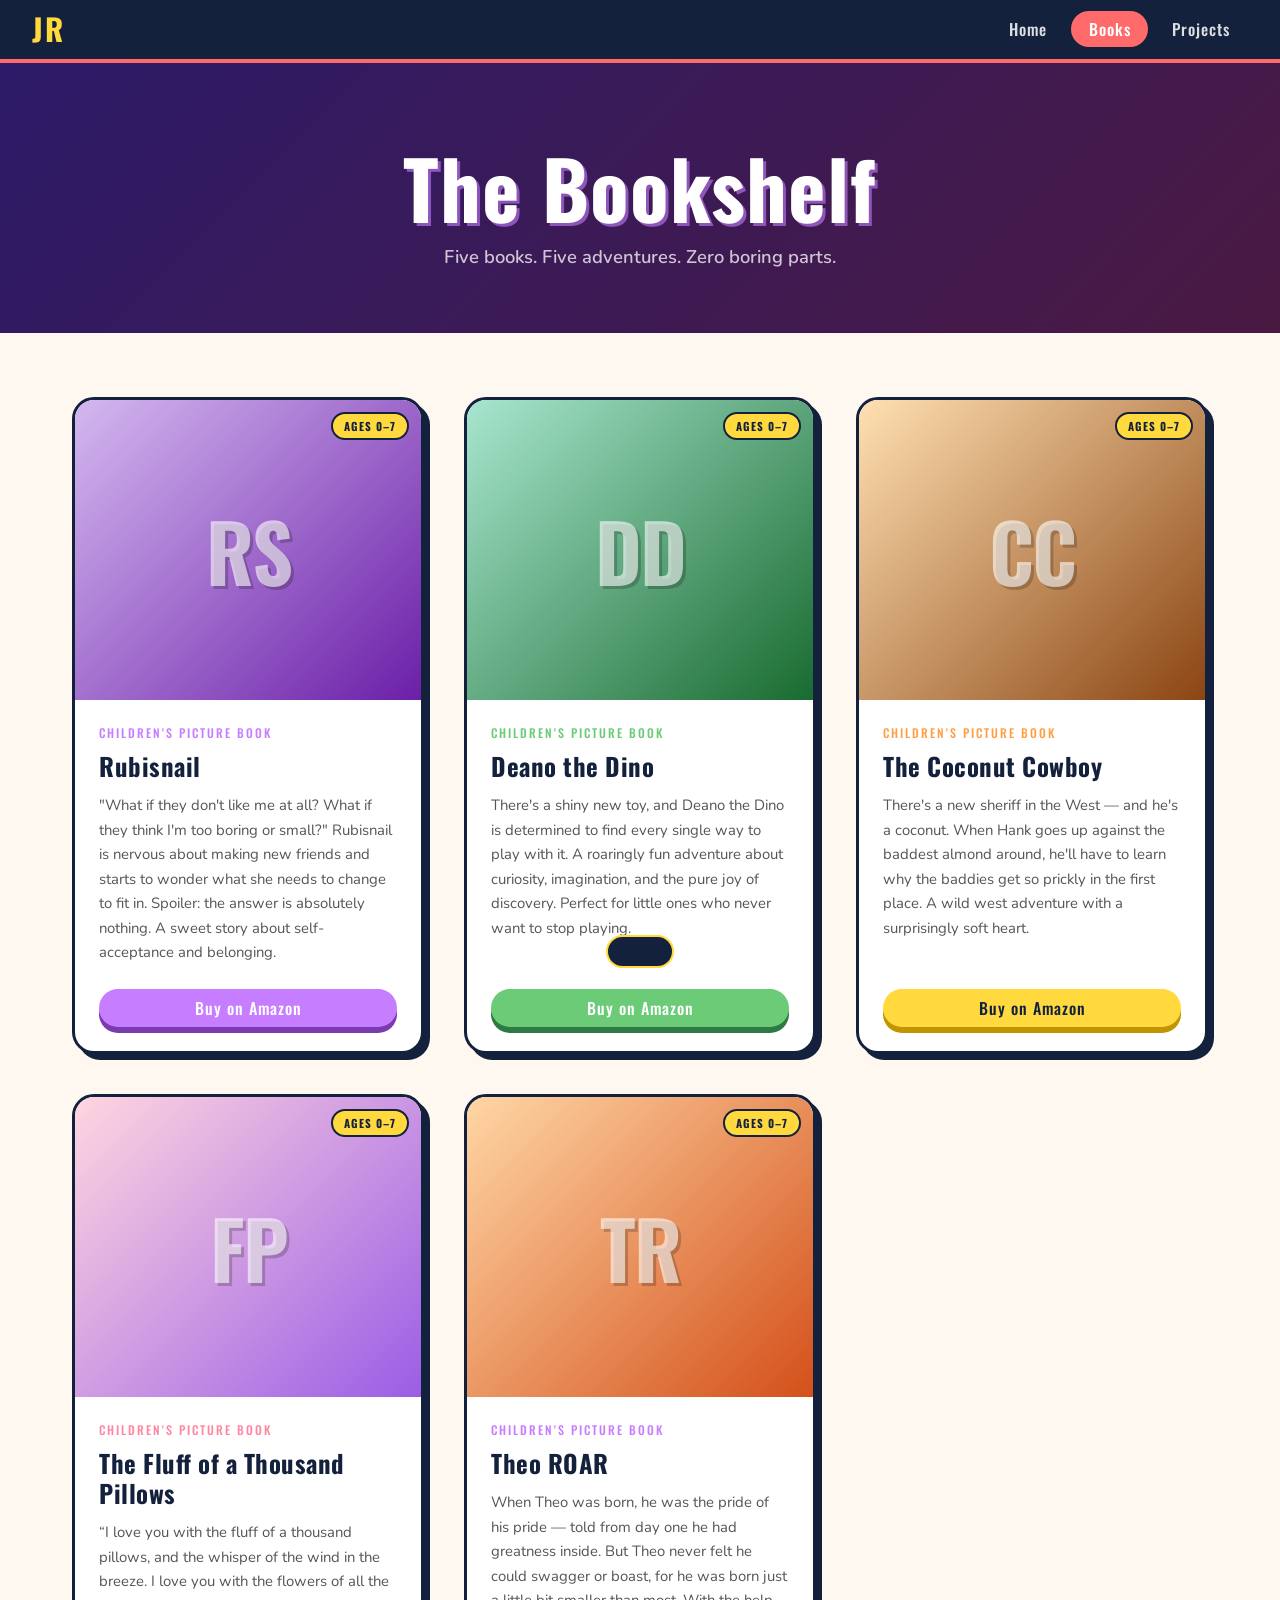
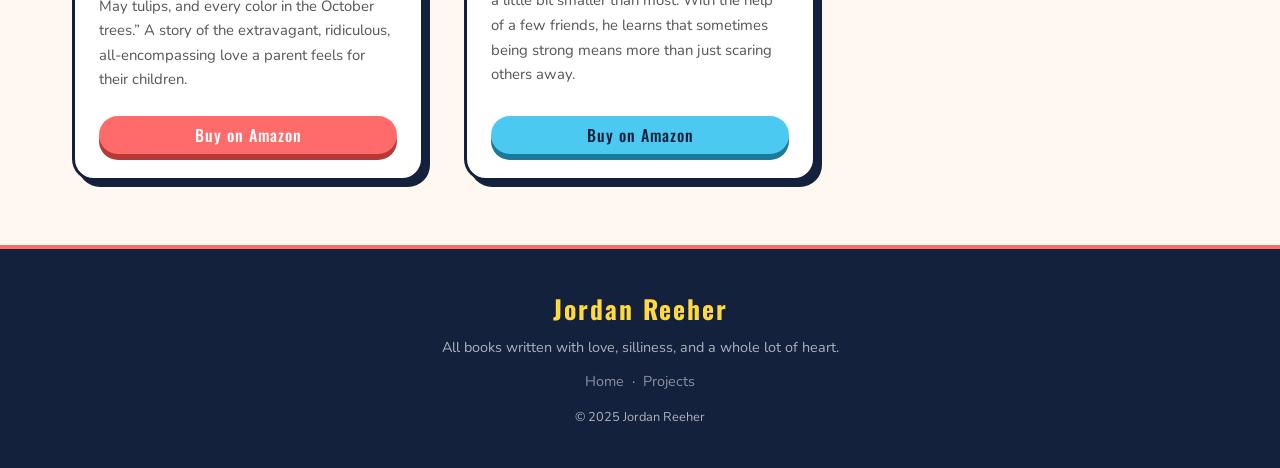
==== books.html @ 35a4da45 "Initial commit — Jordan Reeher personal website Books, Projects, platformer easter eggs, and Screen " ====
<!DOCTYPE html>
<html lang="en">
<head>
  <meta charset="UTF-8">
  <meta name="viewport" content="width=device-width, initial-scale=1.0">
  <title>Books — Jordan Reeher</title>
  <meta name="description" content="Children's picture books by Jordan Reeher — Rubisnail, Deano the Dino, The Coconut Cowboy, and The Fluff of a Thousand Pillows.">
  <link rel="stylesheet" href="style.css">
  <link rel="icon" href="data:image/svg+xml,<svg xmlns='http://www.w3.org/2000/svg' viewBox='0 0 100 100'><rect width='100' height='100' rx='20' fill='%232D1B69'/><text y='.85em' font-size='55' font-family='sans-serif' font-weight='bold' fill='%23C77DFF' x='8'>JR</text></svg>">
</head>
<body>

  <!-- ===== NAVIGATION ===== -->
  <nav>
    <a href="index.html" class="nav-logo" id="nav-logo">JR</a>
    <div class="hamburger" id="hamburger">
      <span></span><span></span><span></span>
    </div>
    <ul class="nav-links" id="nav-links">
      <li><a href="index.html">Home</a></li>
      <li><a href="books.html" class="active">Books</a></li>
      <li><a href="projects.html">Projects</a></li>
    </ul>
  </nav>

  <!-- ===== HERO ===== -->
  <div class="page-hero books-hero">
    <h1>The Bookshelf</h1>
    <p>Five books. Five adventures. Zero boring parts.</p>
  </div>

  <!-- ===== BOOKS GRID ===== -->
  <div class="books-grid">

    <!-- ── Book 1: Rubisnail ── -->
    <div class="book-card fade-up">
      <div class="book-cover-wrap">
        <img
          src="https://m.media-amazon.com/images/P/B0CSY7XQ33.01.LZZZZZZZ.jpg"
          alt="Rubisnail book cover"
          onerror="this.style.display='none'; document.getElementById('cover-rubisnail').style.display='flex';"
        >
        <div class="book-placeholder" id="cover-rubisnail"
          style="background: linear-gradient(135deg, #d4b8f0 0%, #6B1FA8 100%); display:none;">
          <span>RS</span>
        </div>
        <span class="book-badge">Ages 0&ndash;7</span>
      </div>
      <div class="book-body">
        <div class="book-genre">Children's Picture Book</div>
        <h2 class="book-title">Rubisnail</h2>
        <p class="book-desc">
          "What if they don't like me at all? What if they think I'm too boring or small?"
          Rubisnail is nervous about making new friends and starts to wonder what she needs to
          change to fit in. Spoiler: the answer is absolutely nothing.
          A sweet story about self-acceptance and belonging.
        </p>
        <a href="https://www.amazon.com/Rubisnail-Jordan-Reeher/dp/B0CSY7XQ33"
           class="btn btn-purple" target="_blank" rel="noopener noreferrer">
          Buy on Amazon
        </a>
      </div>
    </div>

    <!-- ── Book 2: Deano the Dino ── -->
    <div class="book-card fade-up">
      <div class="book-cover-wrap">
        <img
          src="https://m.media-amazon.com/images/P/B0CXPT2NDZ.01.LZZZZZZZ.jpg"
          alt="Deano the Dino book cover"
          onerror="this.style.display='none'; document.getElementById('cover-deano').style.display='flex';"
        >
        <div class="book-placeholder" id="cover-deano"
          style="background: linear-gradient(135deg, #a8e6cf 0%, #196B30 100%); display:none;">
          <span>DD</span>
        </div>
        <span class="book-badge">Ages 0&ndash;7</span>
      </div>
      <div class="book-body">
        <div class="book-genre">Children's Picture Book</div>
        <h2 class="book-title">Deano the Dino</h2>
        <p class="book-desc">
          There's a shiny new toy, and Deano the Dino is determined to find every single
          way to play with it. A roaringly fun adventure about curiosity, imagination,
          and the pure joy of discovery. Perfect for little ones who never want to stop playing.
        </p>
        <a href="https://www.amazon.com/Deano-Dino-Jordan-Reeher/dp/B0CXPT2NDZ"
           class="btn btn-green" target="_blank" rel="noopener noreferrer">
          Buy on Amazon
        </a>
      </div>
    </div>

    <!-- ── Book 3: The Coconut Cowboy ── -->
    <div class="book-card fade-up">
      <div class="book-cover-wrap">
        <img
          src="https://m.media-amazon.com/images/P/B0DJ4LZHZL.01.LZZZZZZZ.jpg"
          alt="The Coconut Cowboy book cover"
          onerror="this.style.display='none'; document.getElementById('cover-cowboy').style.display='flex';"
        >
        <div class="book-placeholder" id="cover-cowboy"
          style="background: linear-gradient(135deg, #ffe0b2 0%, #8B4513 100%); display:none;">
          <span>CC</span>
        </div>
        <span class="book-badge">Ages 0&ndash;7</span>
      </div>
      <div class="book-body">
        <div class="book-genre">Children's Picture Book</div>
        <h2 class="book-title">The Coconut Cowboy</h2>
        <p class="book-desc">
          There's a new sheriff in the West &mdash; and he's a coconut.
          When Hank goes up against the baddest almond around, he'll have to learn why
          the baddies get so prickly in the first place.
          A wild west adventure with a surprisingly soft heart.
        </p>
        <a href="https://www.amazon.com/Coconut-Cowboy-Jordan-Reeher/dp/B0DJ4LZHZL"
           class="btn btn-yellow" target="_blank" rel="noopener noreferrer">
          Buy on Amazon
        </a>
      </div>
    </div>

    <!-- ── Book 4: The Fluff of a Thousand Pillows ── -->
    <div class="book-card fade-up">
      <div class="book-cover-wrap">
        <img
          src="https://m.media-amazon.com/images/P/B0F1DJP9XT.01.LZZZZZZZ.jpg"
          alt="The Fluff of a Thousand Pillows book cover"
          onerror="this.style.display='none'; document.getElementById('cover-fluff').style.display='flex';"
        >
        <div class="book-placeholder" id="cover-fluff"
          style="background: linear-gradient(135deg, #ffd6e0 0%, #9B5DE5 100%); display:flex;">
          <span>FP</span>
        </div>
        <span class="book-badge">Ages 0&ndash;7</span>
      </div>
      <div class="book-body">
        <div class="book-genre">Children's Picture Book</div>
        <h2 class="book-title">The Fluff of a Thousand Pillows</h2>
        <p class="book-desc">
          &ldquo;I love you with the fluff of a thousand pillows, and the whisper of the wind in the breeze.
          I love you with the flowers of all the May tulips, and every color in the October trees.&rdquo;
          A story of the extravagant, ridiculous, all-encompassing love a parent feels for their children.
        </p>
        <a href="https://www.amazon.com/Fluff-Thousand-Pillows-Jordan-Reeher/dp/B0F1DJP9XT"
           class="btn btn-coral" target="_blank" rel="noopener noreferrer">
          Buy on Amazon
        </a>
      </div>
    </div>

    <!-- ── Book 5: Theo ROAR ── -->
    <div class="book-card fade-up">
      <div class="book-cover-wrap">
        <img
          src="https://m.media-amazon.com/images/P/B0FY618DHN.01.LZZZZZZZ.jpg"
          alt="Theo ROAR book cover"
          onerror="this.style.display='none'; document.getElementById('cover-theo').style.display='flex';"
        >
        <div class="book-placeholder" id="cover-theo"
          style="background: linear-gradient(135deg, #ffd6a5 0%, #d4501a 100%); display:none;">
          <span>TR</span>
        </div>
        <span class="book-badge">Ages 0&ndash;7</span>
      </div>
      <div class="book-body">
        <div class="book-genre">Children's Picture Book</div>
        <h2 class="book-title">Theo ROAR</h2>
        <p class="book-desc">
          When Theo was born, he was the pride of his pride &mdash; told from day one he had
          greatness inside. But Theo never felt he could swagger or boast, for he was born
          just a little bit smaller than most. With the help of a few friends, he learns that
          sometimes being strong means more than just scaring others away.
        </p>
        <a href="https://www.amazon.com/Theo-ROAR-Jordan-Reeher/dp/B0FY618DHN"
           class="btn btn-blue" target="_blank" rel="noopener noreferrer">
          Buy on Amazon
        </a>
      </div>
    </div>

  </div><!-- /books-grid -->

  <!-- ===== HIDDEN SNAIL EASTER EGG (CSS-drawn, peeks in from right edge) ===== -->
  <div class="hidden-snail" id="hiddenSnail"></div>

  <!-- ===== FOOTER ===== -->
  <footer>
    <div class="footer-logo">Jordan Reeher</div>
    <p>All books written with love, silliness, and a whole lot of heart.</p>
    <p style="margin-top: 0.6rem;">
      <a href="index.html">Home</a> &nbsp;&middot;&nbsp;
      <a href="projects.html">Projects</a>
    </p>
    <p style="margin-top: 0.8rem; font-size: 0.8rem;">&copy; 2025 Jordan Reeher</p>
  </footer>

  <!-- ===== EASTER EGG OVERLAY ===== -->
  <div id="easter-overlay">
    <div class="easter-modal">
      <h2 id="easter-title">PSST!</h2>
      <p id="easter-msg">Rubisnail has a message for you.</p>
      <button class="close-btn" onclick="closeEaster()">Awesome!</button>
    </div>
  </div>

  <div class="toast" id="toast"></div>

  <script src="script.js"></script>
</body>
</html>
---- style.css ----
@import url('https://fonts.googleapis.com/css2?family=Oswald:wght@400;500;700&family=Nunito:wght@400;600;700;800;900&display=swap');

/* ===== RESET & BASE ===== */
*, *::before, *::after {
  box-sizing: border-box;
  margin: 0;
  padding: 0;
}

:root {
  --coral: #FF6B6B;
  --yellow: #FFD93D;
  --green: #6BCB77;
  --blue: #4CC9F0;
  --purple: #C77DFF;
  --navy: #14213D;
  --dark-navy: #0D1B2A;
  --cream: #FFF8F0;
  --pink: #FF85A1;
  --orange: #FF9F43;
}

html { scroll-behavior: smooth; }

body {
  font-family: 'Nunito', sans-serif;
  background-color: var(--cream);
  color: var(--navy);
  overflow-x: hidden;
  cursor: auto;
}

/* ===== NAVIGATION ===== */
nav {
  background: var(--navy);
  padding: 0.9rem 2rem;
  display: flex;
  align-items: center;
  justify-content: space-between;
  position: sticky;
  top: 0;
  z-index: 1000;
  border-bottom: 4px solid var(--coral);
}

.nav-logo {
  font-family: 'Oswald', sans-serif;
  font-weight: 700;
  font-size: 1.9rem;
  color: var(--yellow);
  text-decoration: none;
  display: inline-block;
  transition: transform 0.25s;
  user-select: none;
  line-height: 1;
  letter-spacing: 2px;
}
.nav-logo:hover { transform: scale(1.1) rotate(-4deg); }

.nav-logo.dizzy { animation: spin-dizzy 0.6s ease-in-out; }
@keyframes spin-dizzy {
  0%   { transform: rotate(0deg) scale(1); }
  25%  { transform: rotate(25deg) scale(1.25); }
  50%  { transform: rotate(-20deg) scale(0.8); }
  75%  { transform: rotate(12deg) scale(1.1); }
  100% { transform: rotate(0deg) scale(1); }
}

.nav-links {
  display: flex;
  gap: 0.4rem;
  list-style: none;
  align-items: center;
}

.nav-links a {
  color: rgba(255,255,255,0.85);
  text-decoration: none;
  font-family: 'Oswald', sans-serif;
  font-weight: 500;
  font-size: 1rem;
  letter-spacing: 1px;
  padding: 0.4rem 1.1rem;
  border-radius: 50px;
  transition: all 0.2s;
}
.nav-links a:hover,
.nav-links a.active {
  background: var(--coral);
  color: white;
  transform: translateY(-2px);
}

.hamburger {
  display: none;
  flex-direction: column;
  gap: 5px;
  cursor: pointer;
  padding: 4px;
}
.hamburger span {
  display: block;
  width: 26px;
  height: 3px;
  background: white;
  border-radius: 3px;
  transition: all 0.3s;
}

/* ===== SITE HERO (homepage header) ===== */
.site-hero {
  background: var(--dark-navy);
  width: 100%;
  min-height: min(420px, 52vh);
  display: flex;
  align-items: center;
  justify-content: center;
  text-align: center;
  padding: 4rem 2rem;
  position: relative;
  overflow: hidden;
}

.site-hero::before,
.site-hero::after {
  content: '';
  position: absolute;
  border-radius: 50%;
  pointer-events: none;
}

.site-hero::before {
  width: 520px;
  height: 520px;
  top: -220px;
  left: -160px;
  background: radial-gradient(circle, rgba(199,125,255,0.13) 0%, transparent 65%);
}

.site-hero::after {
  width: 420px;
  height: 420px;
  bottom: -190px;
  right: -130px;
  background: radial-gradient(circle, rgba(76,201,240,0.11) 0%, transparent 65%);
}

.site-hero-inner {
  position: relative;
  z-index: 1;
}

.site-hero-title {
  font-family: 'Oswald', sans-serif;
  font-weight: 700;
  line-height: 1.05;
  margin: 0;
}

.site-hero-title .hero-line-1 {
  display: block;
  font-size: clamp(3.5rem, 11vw, 8rem);
  color: var(--yellow);
  letter-spacing: -1px;
  text-shadow: 0 0 60px rgba(255,217,61,0.22);
}

.site-hero-title .hero-line-2 {
  display: block;
  font-size: clamp(1.8rem, 5.5vw, 4rem);
  color: rgba(255,255,255,0.88);
  letter-spacing: 6px;
  text-transform: uppercase;
  margin-top: 0.15em;
}

.site-hero-rule {
  width: 100px;
  height: 4px;
  background: linear-gradient(90deg, var(--coral), var(--yellow), var(--green), var(--blue), var(--purple));
  border-radius: 4px;
  margin: 1.8rem auto 0;
}

/* ===== HERO TEXT (below platformer) ===== */
.hero-text {
  background: var(--navy);
  text-align: center;
  padding: 3rem 2rem 4.5rem;
  color: white;
}

.hero-text h1 {
  font-family: 'Oswald', sans-serif;
  font-weight: 700;
  font-size: clamp(2.4rem, 6vw, 5rem);
  color: white;
  line-height: 1.1;
  margin-bottom: 1rem;
}

.hero-text h1 .highlight {
  color: var(--yellow);
  display: inline-block;
  animation: glow-pulse 2.5s ease-in-out infinite;
}
@keyframes glow-pulse {
  0%, 100% { text-shadow: 0 0 20px rgba(255,217,61,0.3); }
  50%       { text-shadow: 0 0 50px rgba(255,217,61,0.8), 0 0 90px rgba(255,217,61,0.25); }
}

.hero-text p {
  font-size: clamp(1rem, 2.2vw, 1.25rem);
  color: rgba(255,255,255,0.68);
  max-width: 540px;
  margin: 0 auto 2.5rem;
  line-height: 1.75;
  font-weight: 600;
}

.hero-cta {
  display: flex;
  gap: 1rem;
  flex-wrap: wrap;
  justify-content: center;
}

/* ===== BUTTONS ===== */
.btn {
  display: inline-block;
  padding: 0.85rem 2.1rem;
  border-radius: 50px;
  font-family: 'Oswald', sans-serif;
  font-weight: 500;
  font-size: 1.1rem;
  letter-spacing: 1px;
  text-decoration: none;
  cursor: pointer;
  border: none;
  transition: all 0.15s;
  position: relative;
  top: 0;
  line-height: 1;
}
.btn:hover  { top: -3px; filter: brightness(1.08); }
.btn:active { top: 3px; }

.btn-coral  { background: var(--coral);  color: white;        box-shadow: 0 6px 0 #b83838; }
.btn-yellow { background: var(--yellow); color: var(--navy);  box-shadow: 0 6px 0 #c09500; }
.btn-green  { background: var(--green);  color: white;        box-shadow: 0 6px 0 #2e7a45; }
.btn-blue   { background: var(--blue);   color: var(--navy);  box-shadow: 0 6px 0 #1a7a9a; }
.btn-purple { background: var(--purple); color: white;        box-shadow: 0 6px 0 #7a3ab0; }
.btn-ghost  { background: transparent; color: white; border: 2px solid rgba(255,255,255,0.5); box-shadow: none; }
.btn-ghost:hover { background: rgba(255,255,255,0.1); }

.btn-coral:hover  { box-shadow: 0 9px 0 #b83838; }
.btn-yellow:hover { box-shadow: 0 9px 0 #c09500; }
.btn-green:hover  { box-shadow: 0 9px 0 #2e7a45; }
.btn-blue:hover   { box-shadow: 0 9px 0 #1a7a9a; }
.btn-purple:hover { box-shadow: 0 9px 0 #7a3ab0; }

.btn-coral:active  { box-shadow: 0 2px 0 #b83838; }
.btn-yellow:active { box-shadow: 0 2px 0 #c09500; }
.btn-green:active  { box-shadow: 0 2px 0 #2e7a45; }
.btn-blue:active   { box-shadow: 0 2px 0 #1a7a9a; }

/* ===== LAYOUT HELPERS ===== */
.container {
  max-width: 1200px;
  margin: 0 auto;
}

section { padding: 5rem 2rem; }

.section-title {
  font-family: 'Oswald', sans-serif;
  font-weight: 700;
  font-size: clamp(2rem, 5vw, 3.2rem);
  text-align: center;
  margin-bottom: 0.5rem;
  line-height: 1.2;
  letter-spacing: 1px;
}
.section-subtitle {
  text-align: center;
  font-size: 1.05rem;
  color: #666;
  font-weight: 600;
  margin-bottom: 3rem;
}

/* ===== FEATURED CARDS (Home) ===== */
.featured-grid {
  display: grid;
  grid-template-columns: repeat(auto-fit, minmax(280px, 1fr));
  gap: 2rem;
  max-width: 860px;
  margin: 0 auto;
}

.featured-card {
  background: white;
  border-radius: 24px;
  padding: 2.5rem 2rem;
  text-align: center;
  border: 3px solid var(--navy);
  box-shadow: 7px 7px 0 var(--navy);
  transition: all 0.2s;
  text-decoration: none;
  color: inherit;
  display: block;
}
.featured-card:hover {
  transform: translate(-4px, -4px);
  box-shadow: 11px 11px 0 var(--navy);
}
.featured-card-icon {
  width: 64px;
  height: 64px;
  margin: 0 auto 1.2rem;
  border-radius: 16px;
  display: flex;
  align-items: center;
  justify-content: center;
}
.featured-card h3 {
  font-family: 'Oswald', sans-serif;
  font-weight: 700;
  font-size: 1.8rem;
  margin-bottom: 0.8rem;
  letter-spacing: 0.5px;
}
.featured-card p {
  font-size: 1rem;
  color: #666;
  line-height: 1.65;
}
.featured-card.books {
  border-color: var(--purple);
  box-shadow: 7px 7px 0 var(--purple);
}
.featured-card.books:hover { box-shadow: 11px 11px 0 var(--purple); }
.featured-card.books .featured-card-icon { background: #f0e0ff; }

.featured-card.games {
  border-color: var(--green);
  box-shadow: 7px 7px 0 var(--green);
}
.featured-card.games:hover { box-shadow: 11px 11px 0 var(--green); }
.featured-card.games .featured-card-icon { background: #e0f8e8; }

/* ===== QUOTE SECTION ===== */
.fun-section {
  background: var(--navy);
  color: white;
  text-align: center;
}
.fun-section .section-title { color: var(--yellow); }

.quote-display {
  font-family: 'Oswald', sans-serif;
  font-weight: 400;
  font-size: clamp(1.3rem, 3vw, 1.9rem);
  color: white;
  max-width: 680px;
  margin: 0 auto 2.5rem;
  line-height: 1.5;
  min-height: 3em;
  display: flex;
  align-items: center;
  justify-content: center;
  transition: opacity 0.35s;
}

/* ===== PAGE HEROES ===== */
.page-hero {
  padding: 5rem 2rem 4rem;
  text-align: center;
  color: white;
  position: relative;
  overflow: hidden;
}
.page-hero h1 {
  font-family: 'Oswald', sans-serif;
  font-weight: 700;
  font-size: clamp(2.8rem, 7vw, 5rem);
  color: white;
  position: relative;
  z-index: 1;
  line-height: 1.1;
  letter-spacing: 1px;
}
.page-hero p {
  font-size: 1.15rem;
  color: rgba(255,255,255,0.75);
  margin-top: 0.8rem;
  position: relative;
  z-index: 1;
  font-weight: 600;
}

.books-hero {
  background: linear-gradient(135deg, #2D1B69 0%, #4A1942 100%);
}
.books-hero h1 { text-shadow: 3px 3px 0 rgba(199,125,255,0.6); }

.projects-hero {
  background: linear-gradient(135deg, #0D3B00 0%, #1C5C00 60%, #0D3B00 100%);
}
.projects-hero h1 { text-shadow: 3px 3px 0 rgba(107,203,119,0.6); }

/* ===== BOOKS GRID ===== */
.books-grid {
  display: grid;
  grid-template-columns: repeat(auto-fill, minmax(270px, 1fr));
  gap: 2.5rem;
  max-width: 1200px;
  margin: 0 auto;
  padding: 4rem 2rem;
}

/* ===== BOOK CARD ===== */
.book-card {
  background: white;
  border-radius: 22px;
  overflow: hidden;
  border: 3px solid var(--navy);
  box-shadow: 6px 6px 0 var(--navy);
  transition: transform 0.25s, box-shadow 0.25s, border-color 0.25s;
  display: flex;
  flex-direction: column;
}
.book-card:nth-child(1) { --card-accent: #C77DFF; }
.book-card:nth-child(2) { --card-accent: #6BCB77; }
.book-card:nth-child(3) { --card-accent: #FF9F43; }
.book-card:nth-child(4) { --card-accent: #FF85A1; }

.book-card:hover {
  transform: translate(-4px, -5px) rotate(-0.8deg);
  box-shadow: 10px 11px 0 var(--card-accent);
  border-color: var(--card-accent);
}

.book-cover-wrap {
  position: relative;
  height: 300px;
  overflow: hidden;
  background: #eee;
  flex-shrink: 0;
}
.book-cover-wrap img {
  width: 100%;
  height: 100%;
  object-fit: cover;
  transition: transform 0.4s;
  display: block;
}
.book-card:hover .book-cover-wrap img { transform: scale(1.06); }

.book-placeholder {
  width: 100%;
  height: 100%;
  display: flex;
  align-items: center;
  justify-content: center;
  transition: transform 0.4s;
}
/* Pixel-art style letter covers */
.book-placeholder span {
  font-family: 'Oswald', sans-serif;
  font-weight: 700;
  font-size: 5rem;
  color: rgba(255,255,255,0.6);
  letter-spacing: -2px;
  text-shadow: 3px 3px 0 rgba(0,0,0,0.2);
}
.book-card:hover .book-placeholder { transform: scale(1.05); }

.book-badge {
  position: absolute;
  top: 12px;
  right: 12px;
  background: var(--yellow);
  color: var(--navy);
  font-family: 'Oswald', sans-serif;
  font-weight: 700;
  font-size: 0.7rem;
  padding: 4px 11px;
  border-radius: 20px;
  border: 2px solid var(--navy);
  text-transform: uppercase;
  letter-spacing: 1px;
}

.book-body {
  padding: 1.5rem;
  display: flex;
  flex-direction: column;
  flex: 1;
}
.book-genre {
  font-family: 'Oswald', sans-serif;
  font-size: 0.75rem;
  color: var(--card-accent, var(--purple));
  font-weight: 500;
  text-transform: uppercase;
  letter-spacing: 2px;
  margin-bottom: 0.6rem;
}
.book-title {
  font-family: 'Oswald', sans-serif;
  font-weight: 700;
  font-size: 1.55rem;
  color: var(--navy);
  margin-bottom: 0.8rem;
  line-height: 1.2;
  letter-spacing: 0.5px;
}
.book-desc {
  font-size: 0.93rem;
  color: #555;
  line-height: 1.65;
  flex: 1;
  margin-bottom: 1.5rem;
}
.book-card .btn {
  font-size: 1rem;
  padding: 0.7rem 1.5rem;
  text-align: center;
  display: block;
}

/* ===== HIDDEN SNAIL (CSS-drawn, no emoji) ===== */
.hidden-snail {
  position: fixed;
  bottom: 28px;
  right: -50px;
  width: 38px;
  height: 22px;
  border-radius: 11px;
  background: #9B5DE5;
  cursor: pointer;
  z-index: 500;
  animation: snail-peek 10s ease-in-out infinite;
  transition: transform 0.2s;
  box-shadow: inset -2px -2px 0 rgba(0,0,0,0.25);
}
/* shell */
.hidden-snail::before {
  content: '';
  position: absolute;
  top: -14px;
  right: 4px;
  width: 20px;
  height: 20px;
  background: #7B3FC5;
  border-radius: 50%;
  box-shadow: inset -3px -3px 0 rgba(0,0,0,0.2), inset 3px 3px 0 rgba(255,255,255,0.15);
}
/* eye */
.hidden-snail::after {
  content: '';
  position: absolute;
  top: 7px;
  left: 6px;
  width: 5px;
  height: 5px;
  background: white;
  border-radius: 50%;
}
.hidden-snail:hover { transform: scale(1.3); }
@keyframes snail-peek {
  0%, 65%  { right: -50px; }
  72%, 93% { right: 14px;  }
  100%     { right: -50px; }
}

/* ===== PROJECTS GRID ===== */
.projects-grid {
  display: grid;
  grid-template-columns: repeat(auto-fill, minmax(340px, 1fr));
  gap: 2.5rem;
  max-width: 1000px;
  margin: 0 auto;
  padding: 4rem 2rem;
}

/* ===== GAME / PROJECT CARD ===== */
.game-card {
  background: white;
  border-radius: 22px;
  overflow: hidden;
  border: 3px solid var(--navy);
  box-shadow: 6px 6px 0 var(--navy);
  transition: transform 0.25s, box-shadow 0.25s, border-color 0.25s;
  display: flex;
  flex-direction: column;
}
.game-card:hover {
  transform: translate(-4px, -4px);
  box-shadow: 10px 10px 0 var(--green);
  border-color: var(--green);
}

.game-preview {
  height: 230px;
  display: flex;
  align-items: center;
  justify-content: center;
  position: relative;
  overflow: hidden;
  flex-shrink: 0;
}
.game-preview.american-dream {
  background: linear-gradient(160deg, #87CEEB 0%, #4a90d9 50%, #1a3b6e 100%);
}
.game-preview.screen-tax {
  background: linear-gradient(160deg, #1a1a2e 0%, #0d0d1a 100%);
  position: relative;
  justify-content: center;
  align-items: flex-end;
  padding-bottom: 28px;
}
.screen-tax-bars {
  display: flex;
  align-items: flex-end;
  gap: 10px;
  z-index: 1;
}
.screen-tax-bars span {
  width: 22px;
  border-radius: 4px 4px 0 0;
  background: #FFB800;
  opacity: 0.85;
}
.screen-tax-label {
  position: absolute;
  top: 24px;
  left: 0; right: 0;
  text-align: center;
  font-family: 'Oswald', sans-serif;
  font-weight: 700;
  font-size: 1.5rem;
  color: #FFB800;
  letter-spacing: 2px;
}

/* Animated flag for American Dream preview */
.game-preview .flag-anim {
  position: relative;
  z-index: 1;
  font-size: 4rem;
}
.game-preview .flag-icon {
  width: 72px;
  height: 48px;
  position: relative;
  z-index: 1;
  animation: flag-wave 2s ease-in-out infinite;
  transform-origin: left center;
}
@keyframes flag-wave {
  0%, 100% { transform: skewY(-2deg); }
  50%       { transform: skewY(2deg); }
}
/* CSS flag stripes */
.flag-css {
  width: 72px;
  height: 48px;
  position: relative;
  z-index: 1;
  animation: flag-wave 2s ease-in-out infinite;
  transform-origin: left center;
  border: 2px solid rgba(255,255,255,0.3);
  overflow: hidden;
}
.flag-css::before {
  content: '';
  position: absolute;
  inset: 0;
  background: repeating-linear-gradient(
    to bottom,
    #B22234 0px, #B22234 5px,
    #FFFFFF 5px, #FFFFFF 10px
  );
}
.flag-css::after {
  content: 'USA';
  position: absolute;
  top: 0; left: 0;
  width: 30px; height: 24px;
  background: #3C3B6E;
  color: white;
  font-family: 'Oswald', sans-serif;
  font-size: 6px;
  font-weight: 700;
  display: flex;
  align-items: center;
  justify-content: center;
  letter-spacing: 0.5px;
}

/* City skyline decoration */
.city-skyline {
  position: absolute;
  bottom: 0; left: 0; right: 0;
  height: 70px;
  background:
    linear-gradient(to top, #1a3b6e 30px, transparent 30px) 0px 0 / 30px 100%,
    linear-gradient(to top, #1a3b6e 50px, transparent 50px) 35px 0 / 25px 100%,
    linear-gradient(to top, #0d2540 40px, transparent 40px) 65px 0 / 35px 100%,
    linear-gradient(to top, #1a3b6e 60px, transparent 60px) 105px 0 / 20px 100%,
    linear-gradient(to top, #0d2540 35px, transparent 35px) 130px 0 / 40px 100%,
    linear-gradient(to top, #1a3b6e 55px, transparent 55px) 175px 0 / 28px 100%,
    linear-gradient(to top, #0d2540 45px, transparent 45px) 208px 0 / 35px 100%,
    linear-gradient(to top, #1a3b6e 30px, transparent 30px) 248px 0 / 22px 100%,
    linear-gradient(to top, #0d2540 65px, transparent 65px) 275px 0 / 30px 100%,
    linear-gradient(to top, #1a3b6e 40px, transparent 40px) 310px 0 / 25px 100%;
  background-repeat: repeat-x;
  pointer-events: none;
}

.game-body {
  padding: 1.5rem;
  flex: 1;
  display: flex;
  flex-direction: column;
}
.game-tags {
  display: flex;
  gap: 0.5rem;
  flex-wrap: wrap;
  margin-bottom: 0.9rem;
}
.tag {
  background: var(--navy);
  color: white;
  font-family: 'Oswald', sans-serif;
  font-size: 0.7rem;
  font-weight: 500;
  letter-spacing: 1px;
  padding: 3px 11px;
  border-radius: 20px;
}
.game-title {
  font-family: 'Oswald', sans-serif;
  font-weight: 700;
  font-size: 1.6rem;
  margin-bottom: 0.8rem;
  color: var(--navy);
  letter-spacing: 0.5px;
}
.game-desc {
  font-size: 0.93rem;
  color: #555;
  line-height: 1.65;
  flex: 1;
  margin-bottom: 1.5rem;
}
.game-card .btn {
  display: block;
  text-align: center;
  font-size: 1.05rem;
}

/* Coming soon card */
.coming-soon-card {
  border: 3px dashed #ccc;
  border-radius: 22px;
  padding: 3.5rem 2rem;
  text-align: center;
  background: rgba(255,255,255,0.5);
  color: #bbb;
  display: flex;
  flex-direction: column;
  align-items: center;
  justify-content: center;
  gap: 0.8rem;
}
.coming-soon-card h3 {
  font-family: 'Oswald', sans-serif;
  font-weight: 700;
  font-size: 1.5rem;
  color: #ccc;
}
.coming-soon-card p { font-size: 0.95rem; line-height: 1.6; }

/* ===== EASTER EGG OVERLAY ===== */
#easter-overlay {
  position: fixed;
  inset: 0;
  background: rgba(0,0,0,0.75);
  z-index: 9000;
  display: flex;
  align-items: center;
  justify-content: center;
  padding: 1rem;
  opacity: 0;
  pointer-events: none;
  transition: opacity 0.3s;
}
#easter-overlay.active {
  opacity: 1;
  pointer-events: all;
}

.easter-modal {
  background: var(--navy);
  border: 4px solid var(--yellow);
  border-radius: 28px;
  padding: 3rem 2.5rem;
  text-align: center;
  max-width: 480px;
  width: 100%;
  animation: modal-pop 0.45s cubic-bezier(0.34,1.56,0.64,1) forwards;
}
@keyframes modal-pop {
  0%   { transform: scale(0.3) rotate(-8deg); }
  60%  { transform: scale(1.05) rotate(2deg); }
  100% { transform: scale(1) rotate(0); }
}
.easter-modal h2 {
  font-family: 'Oswald', sans-serif;
  font-weight: 700;
  font-size: 1.9rem;
  color: var(--yellow);
  margin-bottom: 1rem;
  line-height: 1.2;
  letter-spacing: 1px;
}
.easter-modal p {
  color: rgba(255,255,255,0.88);
  font-size: 1rem;
  line-height: 1.7;
  margin-bottom: 1.8rem;
  white-space: pre-line;
}
.easter-modal .close-btn {
  background: var(--coral);
  color: white;
  border: none;
  padding: 0.8rem 2.2rem;
  border-radius: 50px;
  font-family: 'Oswald', sans-serif;
  font-weight: 500;
  font-size: 1.1rem;
  letter-spacing: 1px;
  cursor: pointer;
  transition: transform 0.2s, filter 0.2s;
  box-shadow: 0 5px 0 #b83838;
}
.easter-modal .close-btn:hover { transform: translateY(-2px); filter: brightness(1.1); }

/* ===== CONFETTI ===== */
.confetti-piece {
  position: fixed;
  pointer-events: none;
  z-index: 8999;
  border-radius: 3px;
  animation: confetti-fall linear forwards;
}
@keyframes confetti-fall {
  0%   { opacity: 1; transform: translateY(-80px) rotate(0deg); }
  100% { opacity: 0; transform: translateY(105vh) rotate(720deg); }
}

/* ===== TOAST ===== */
.toast {
  position: fixed;
  bottom: 2rem;
  left: 50%;
  transform: translateX(-50%) translateY(100px);
  background: var(--navy);
  color: white;
  padding: 0.9rem 2rem;
  border-radius: 50px;
  font-family: 'Oswald', sans-serif;
  font-weight: 500;
  letter-spacing: 1px;
  font-size: 1rem;
  z-index: 8000;
  border: 2px solid var(--yellow);
  transition: transform 0.45s cubic-bezier(0.34,1.56,0.64,1);
  white-space: nowrap;
  pointer-events: none;
}
.toast.show { transform: translateX(-50%) translateY(0); }

/* ===== FOOTER ===== */
footer {
  background: var(--navy);
  color: rgba(255,255,255,0.65);
  text-align: center;
  padding: 2.5rem 2rem;
  border-top: 4px solid var(--coral);
}
footer .footer-logo {
  font-family: 'Oswald', sans-serif;
  font-weight: 700;
  font-size: 1.6rem;
  color: var(--yellow);
  margin-bottom: 0.5rem;
  letter-spacing: 2px;
}
footer p { font-size: 0.9rem; line-height: 1.7; }
footer a {
  color: rgba(255,255,255,0.5);
  text-decoration: none;
  transition: color 0.2s;
}
footer a:hover { color: var(--yellow); }

.secret-link {
  font-size: 0.9rem;
  cursor: pointer;
  transition: transform 0.2s, color 0.2s;
  display: inline-block;
  color: rgba(255,255,255,0.15);
  font-family: 'Oswald', sans-serif;
  font-weight: 700;
  letter-spacing: 2px;
}
.secret-link:hover {
  color: var(--yellow);
  transform: scale(1.3) rotate(10deg);
}

/* ===== SCROLL ANIMATIONS ===== */
.fade-up {
  opacity: 0;
  transform: translateY(40px);
  transition: opacity 0.65s ease, transform 0.65s ease;
}
.fade-up.visible {
  opacity: 1;
  transform: translateY(0);
}

/* ===== RAINBOW TEXT ===== */
.rainbow-text {
  background: linear-gradient(90deg, var(--coral), var(--yellow), var(--green), var(--blue), var(--purple), var(--coral));
  -webkit-background-clip: text;
  -webkit-text-fill-color: transparent;
  background-clip: text;
  background-size: 200% auto;
  animation: rainbow-shift 3s linear infinite;
}
@keyframes rainbow-shift {
  0%   { background-position: 0% center; }
  100% { background-position: 200% center; }
}

/* ===== RESPONSIVE ===== */
@media (max-width: 650px) {
  .hamburger { display: flex; }
  .nav-links {
    display: none;
    position: absolute;
    top: 100%;
    right: 0; left: 0;
    background: var(--navy);
    flex-direction: column;
    padding: 1rem 1.5rem;
    border-top: 2px solid var(--coral);
    border-bottom: 2px solid var(--coral);
    gap: 0.3rem;
  }
  .nav-links.open { display: flex; }
  .nav-links a { padding: 0.6rem 1rem; }

  .books-grid,
  .projects-grid { gap: 1.5rem; padding: 2rem 1rem; }
  .featured-grid { gap: 1.2rem; }
  footer p { font-size: 0.8rem; }
}

@media (max-width: 400px) {
  .hero-cta { flex-direction: column; align-items: center; }
  .btn { width: 100%; max-width: 280px; text-align: center; }
}
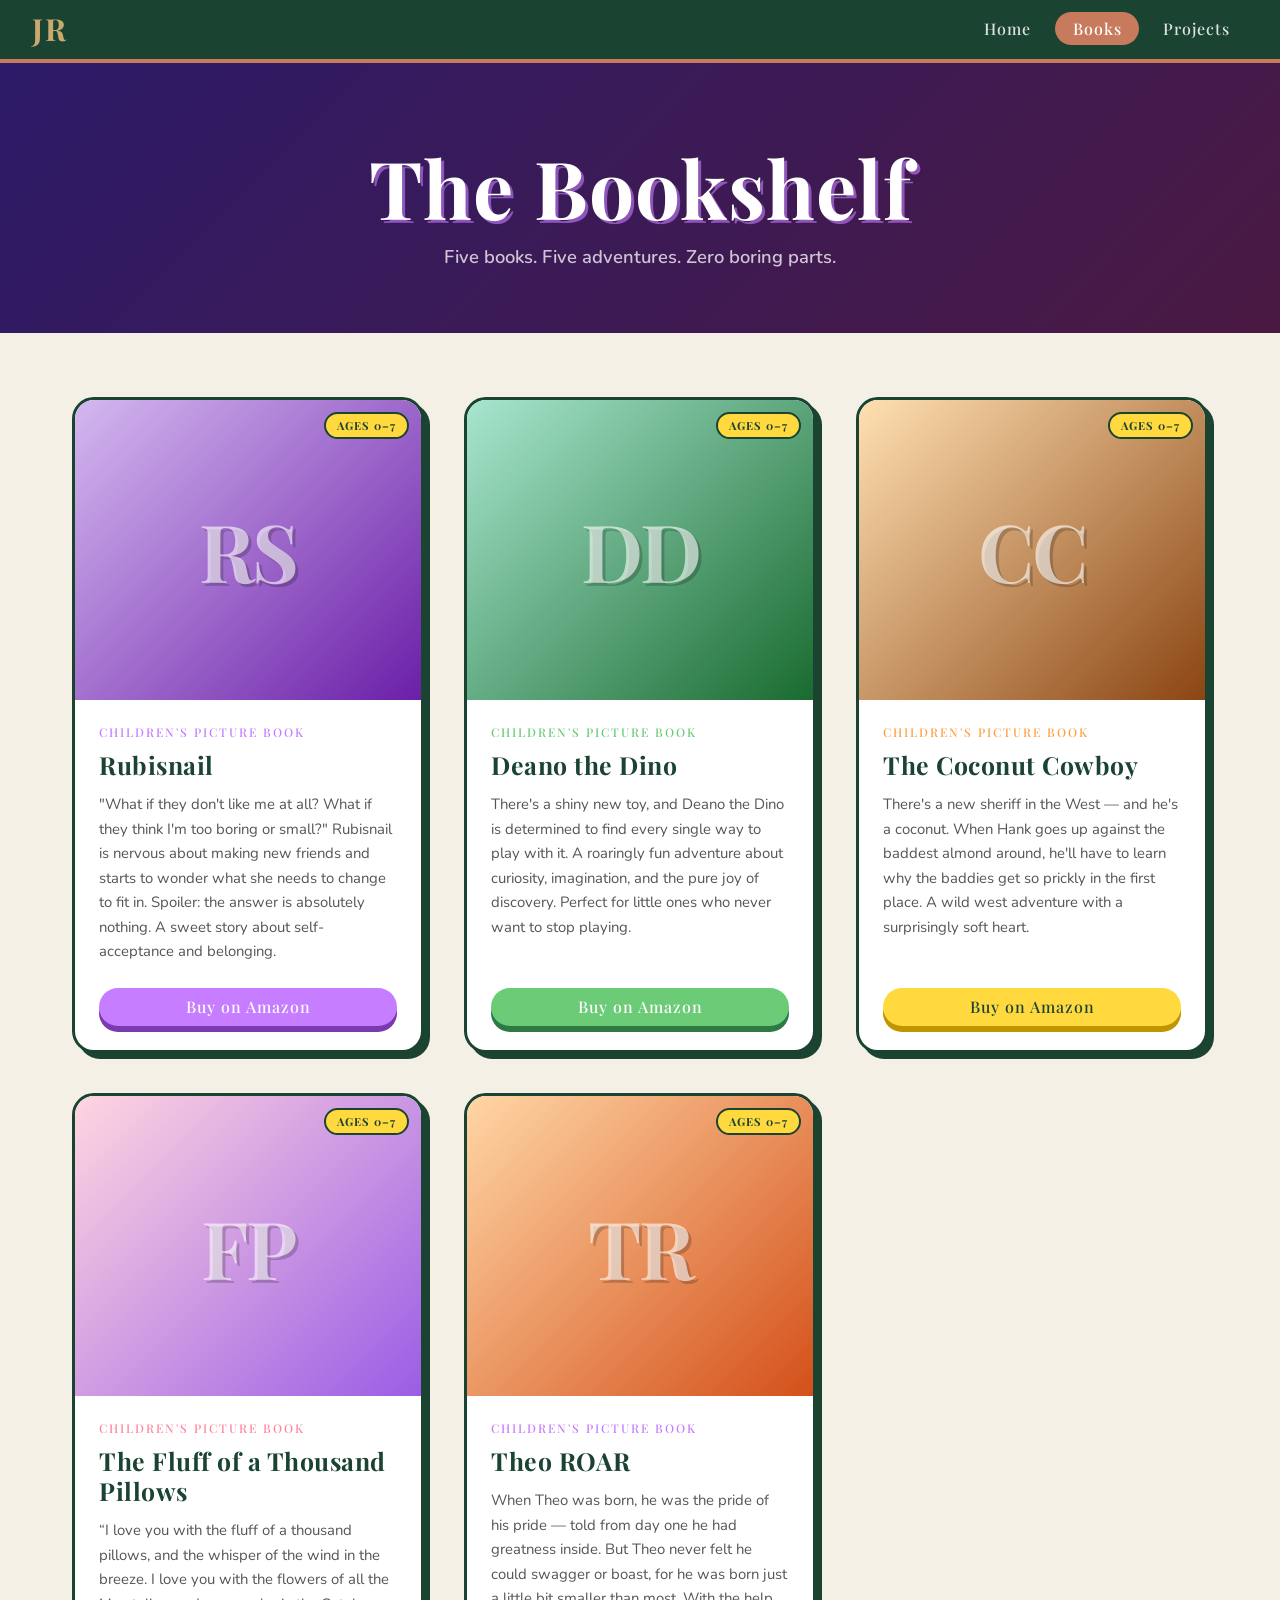
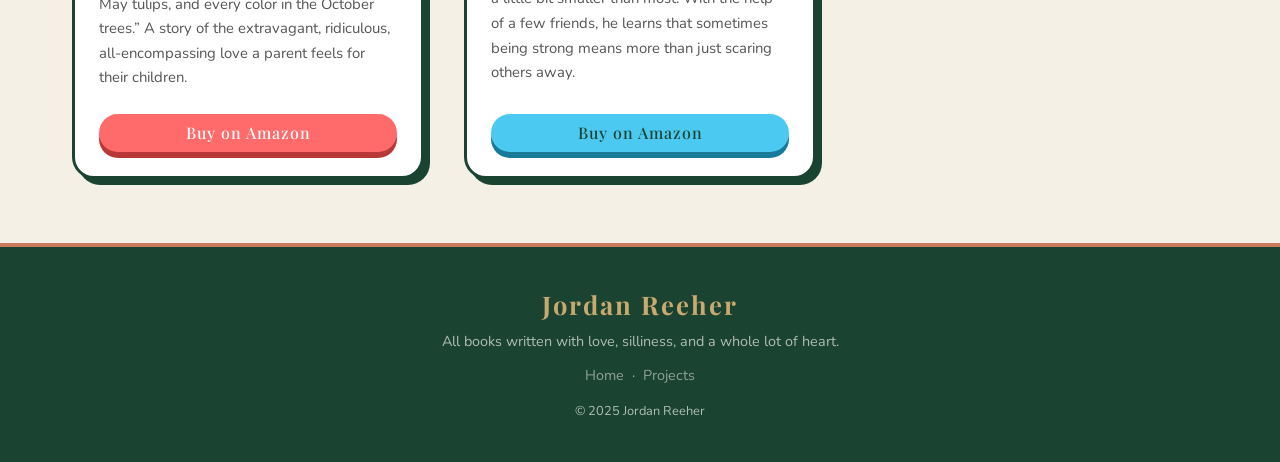
==== commit 384a24b4: "Add Simmer Down project, aloe favicon, remove easter eggs and platformer - Add Simmer Down card to p" ====
--- a/books.html
+++ b/books.html
@@ -6,7 +6,7 @@
   <title>Books — Jordan Reeher</title>
   <meta name="description" content="Children's picture books by Jordan Reeher — Rubisnail, Deano the Dino, The Coconut Cowboy, and The Fluff of a Thousand Pillows.">
   <link rel="stylesheet" href="style.css">
-  <link rel="icon" href="data:image/svg+xml,<svg xmlns='http://www.w3.org/2000/svg' viewBox='0 0 100 100'><rect width='100' height='100' rx='20' fill='%232D1B69'/><text y='.85em' font-size='55' font-family='sans-serif' font-weight='bold' fill='%23C77DFF' x='8'>JR</text></svg>">
+  <link rel="icon" href="data:image/svg+xml,<svg xmlns='http://www.w3.org/2000/svg' viewBox='0 0 100 100'><rect width='100' height='100' rx='20' fill='%23354F3A'/><path d='M50 82 Q25 62 22 37 Q26 34 30 37 Q40 60 50 82Z' fill='%235B8C65'/><path d='M50 82 Q75 62 78 37 Q74 34 70 37 Q60 60 50 82Z' fill='%235B8C65'/><path d='M50 82 Q33 57 35 27 Q39 24 43 28 Q46 57 50 82Z' fill='%2374A67F'/><path d='M50 82 Q67 57 65 27 Q61 24 57 28 Q54 57 50 82Z' fill='%2374A67F'/><path d='M50 82 Q44 52 47 17 Q50 14 53 17 Q56 52 50 82Z' fill='%2390C49B'/></svg>">
 </head>
 <body>
 
@@ -182,9 +182,6 @@
 
   </div><!-- /books-grid -->
 
-  <!-- ===== HIDDEN SNAIL EASTER EGG (CSS-drawn, peeks in from right edge) ===== -->
-  <div class="hidden-snail" id="hiddenSnail"></div>
-
   <!-- ===== FOOTER ===== -->
   <footer>
     <div class="footer-logo">Jordan Reeher</div>
@@ -196,17 +193,6 @@
     <p style="margin-top: 0.8rem; font-size: 0.8rem;">&copy; 2025 Jordan Reeher</p>
   </footer>
 
-  <!-- ===== EASTER EGG OVERLAY ===== -->
-  <div id="easter-overlay">
-    <div class="easter-modal">
-      <h2 id="easter-title">PSST!</h2>
-      <p id="easter-msg">Rubisnail has a message for you.</p>
-      <button class="close-btn" onclick="closeEaster()">Awesome!</button>
-    </div>
-  </div>
-
-  <div class="toast" id="toast"></div>
-
   <script src="script.js"></script>
 </body>
 </html>
--- a/style.css
+++ b/style.css
@@ -1,4 +1,4 @@
-@import url('https://fonts.googleapis.com/css2?family=Oswald:wght@400;500;700&family=Nunito:wght@400;600;700;800;900&display=swap');
+@import url('https://fonts.googleapis.com/css2?family=Playfair+Display:ital,wght@0,400;0,600;0,700;0,900;1,400;1,600&family=Nunito:wght@400;600;700;800;900&display=swap');
 
 /* ===== RESET & BASE ===== */
 *, *::before, *::after {
@@ -8,16 +8,23 @@
 }
 
 :root {
-  --coral: #FF6B6B;
-  --yellow: #FFD93D;
-  --green: #6BCB77;
-  --blue: #4CC9F0;
-  --purple: #C77DFF;
-  --navy: #14213D;
-  --dark-navy: #0D1B2A;
-  --cream: #FFF8F0;
-  --pink: #FF85A1;
-  --orange: #FF9F43;
+  --coral:      #FF6B6B;
+  --yellow:     #FFD93D;
+  --green:      #6BCB77;
+  --blue:       #4CC9F0;
+  --purple:     #C77DFF;
+  --pink:       #FF85A1;
+  --orange:     #FF9F43;
+
+  /* Botanical palette */
+  --navy:       #1B4332;   /* deep forest (replaces dark navy) */
+  --dark-navy:  #0D1F14;   /* very dark forest */
+  --cream:      #F5F0E6;   /* warm linen */
+  --sage:       #52796F;
+  --leaf:       #74C69D;
+  --terracotta: #C87B5C;
+  --gold:       #C8A96E;
+  --mist:       #DCE8D4;
 }
 
 html { scroll-behavior: smooth; }
@@ -40,14 +47,14 @@
   position: sticky;
   top: 0;
   z-index: 1000;
-  border-bottom: 4px solid var(--coral);
+  border-bottom: 4px solid var(--terracotta);
 }
 
 .nav-logo {
-  font-family: 'Oswald', sans-serif;
+  font-family: 'Playfair Display', serif;
   font-weight: 700;
   font-size: 1.9rem;
-  color: var(--yellow);
+  color: var(--gold);
   text-decoration: none;
   display: inline-block;
   transition: transform 0.25s;
@@ -76,7 +83,7 @@
 .nav-links a {
   color: rgba(255,255,255,0.85);
   text-decoration: none;
-  font-family: 'Oswald', sans-serif;
+  font-family: 'Playfair Display', serif;
   font-weight: 500;
   font-size: 1rem;
   letter-spacing: 1px;
@@ -86,7 +93,7 @@
 }
 .nav-links a:hover,
 .nav-links a.active {
-  background: var(--coral);
+  background: var(--terracotta);
   color: white;
   transform: translateY(-2px);
 }
@@ -134,7 +141,7 @@
   height: 520px;
   top: -220px;
   left: -160px;
-  background: radial-gradient(circle, rgba(199,125,255,0.13) 0%, transparent 65%);
+  background: radial-gradient(circle, rgba(82,121,111,0.22) 0%, transparent 65%);
 }
 
 .site-hero::after {
@@ -142,7 +149,7 @@
   height: 420px;
   bottom: -190px;
   right: -130px;
-  background: radial-gradient(circle, rgba(76,201,240,0.11) 0%, transparent 65%);
+  background: radial-gradient(circle, rgba(116,198,157,0.15) 0%, transparent 65%);
 }
 
 .site-hero-inner {
@@ -151,7 +158,7 @@
 }
 
 .site-hero-title {
-  font-family: 'Oswald', sans-serif;
+  font-family: 'Playfair Display', serif;
   font-weight: 700;
   line-height: 1.05;
   margin: 0;
@@ -160,26 +167,82 @@
 .site-hero-title .hero-line-1 {
   display: block;
   font-size: clamp(3.5rem, 11vw, 8rem);
-  color: var(--yellow);
+  color: var(--gold);
   letter-spacing: -1px;
-  text-shadow: 0 0 60px rgba(255,217,61,0.22);
+  text-shadow: 0 0 60px rgba(200,169,110,0.3);
 }
 
 .site-hero-title .hero-line-2 {
   display: block;
   font-size: clamp(1.8rem, 5.5vw, 4rem);
   color: rgba(255,255,255,0.88);
-  letter-spacing: 6px;
-  text-transform: uppercase;
+  letter-spacing: 3px;
+  font-style: italic;
+  font-weight: 400;
+  text-transform: none;
   margin-top: 0.15em;
 }
 
 .site-hero-rule {
   width: 100px;
   height: 4px;
-  background: linear-gradient(90deg, var(--coral), var(--yellow), var(--green), var(--blue), var(--purple));
+  background: linear-gradient(90deg, var(--terracotta), var(--gold), var(--leaf), var(--sage));
   border-radius: 4px;
   margin: 1.8rem auto 0;
+}
+
+/* ===== BOTANICAL HERO DECORATION ===== */
+.botanical-leaves {
+  position: absolute;
+  inset: 0;
+  pointer-events: none;
+  overflow: hidden;
+  z-index: 0;
+}
+.b-leaf {
+  position: absolute;
+  border-radius: 50% 0 50% 0;
+}
+.b-leaf-1 {
+  width: 440px;
+  height: 440px;
+  top: -160px;
+  left: -130px;
+  background: rgba(82, 121, 111, 0.14);
+  transform: rotate(28deg);
+}
+.b-leaf-2 {
+  width: 280px;
+  height: 280px;
+  bottom: -100px;
+  right: -80px;
+  background: rgba(116, 198, 157, 0.1);
+  transform: rotate(-18deg);
+}
+.b-leaf-3 {
+  width: 190px;
+  height: 190px;
+  top: 30px;
+  right: 13%;
+  background: rgba(82, 121, 111, 0.09);
+  transform: rotate(55deg);
+}
+.b-leaf-4 {
+  width: 150px;
+  height: 150px;
+  bottom: 20px;
+  left: 20%;
+  background: rgba(116, 198, 157, 0.08);
+  transform: rotate(-42deg);
+}
+.b-leaf-5 {
+  width: 220px;
+  height: 90px;
+  top: 42%;
+  left: -60px;
+  background: rgba(82, 121, 111, 0.09);
+  border-radius: 50% 50% 50% 0;
+  transform: rotate(22deg);
 }
 
 /* ===== HERO TEXT (below platformer) ===== */
@@ -191,7 +254,7 @@
 }
 
 .hero-text h1 {
-  font-family: 'Oswald', sans-serif;
+  font-family: 'Playfair Display', serif;
   font-weight: 700;
   font-size: clamp(2.4rem, 6vw, 5rem);
   color: white;
@@ -200,13 +263,13 @@
 }
 
 .hero-text h1 .highlight {
-  color: var(--yellow);
+  color: var(--gold);
   display: inline-block;
   animation: glow-pulse 2.5s ease-in-out infinite;
 }
 @keyframes glow-pulse {
-  0%, 100% { text-shadow: 0 0 20px rgba(255,217,61,0.3); }
-  50%       { text-shadow: 0 0 50px rgba(255,217,61,0.8), 0 0 90px rgba(255,217,61,0.25); }
+  0%, 100% { text-shadow: 0 0 20px rgba(200,169,110,0.35); }
+  50%       { text-shadow: 0 0 50px rgba(200,169,110,0.85), 0 0 90px rgba(200,169,110,0.3); }
 }
 
 .hero-text p {
@@ -230,7 +293,7 @@
   display: inline-block;
   padding: 0.85rem 2.1rem;
   border-radius: 50px;
-  font-family: 'Oswald', sans-serif;
+  font-family: 'Playfair Display', serif;
   font-weight: 500;
   font-size: 1.1rem;
   letter-spacing: 1px;
@@ -273,7 +336,7 @@
 section { padding: 5rem 2rem; }
 
 .section-title {
-  font-family: 'Oswald', sans-serif;
+  font-family: 'Playfair Display', serif;
   font-weight: 700;
   font-size: clamp(2rem, 5vw, 3.2rem);
   text-align: center;
@@ -324,7 +387,7 @@
   justify-content: center;
 }
 .featured-card h3 {
-  font-family: 'Oswald', sans-serif;
+  font-family: 'Playfair Display', serif;
   font-weight: 700;
   font-size: 1.8rem;
   margin-bottom: 0.8rem;
@@ -336,18 +399,18 @@
   line-height: 1.65;
 }
 .featured-card.books {
-  border-color: var(--purple);
-  box-shadow: 7px 7px 0 var(--purple);
-}
-.featured-card.books:hover { box-shadow: 11px 11px 0 var(--purple); }
-.featured-card.books .featured-card-icon { background: #f0e0ff; }
+  border-color: var(--sage);
+  box-shadow: 7px 7px 0 var(--sage);
+}
+.featured-card.books:hover { box-shadow: 11px 11px 0 var(--sage); }
+.featured-card.books .featured-card-icon { background: #ddeade; }
 
 .featured-card.games {
-  border-color: var(--green);
-  box-shadow: 7px 7px 0 var(--green);
-}
-.featured-card.games:hover { box-shadow: 11px 11px 0 var(--green); }
-.featured-card.games .featured-card-icon { background: #e0f8e8; }
+  border-color: var(--terracotta);
+  box-shadow: 7px 7px 0 var(--terracotta);
+}
+.featured-card.games:hover { box-shadow: 11px 11px 0 var(--terracotta); }
+.featured-card.games .featured-card-icon { background: #f5ede8; }
 
 /* ===== QUOTE SECTION ===== */
 .fun-section {
@@ -355,10 +418,10 @@
   color: white;
   text-align: center;
 }
-.fun-section .section-title { color: var(--yellow); }
+.fun-section .section-title { color: var(--gold); }
 
 .quote-display {
-  font-family: 'Oswald', sans-serif;
+  font-family: 'Playfair Display', serif;
   font-weight: 400;
   font-size: clamp(1.3rem, 3vw, 1.9rem);
   color: white;
@@ -381,7 +444,7 @@
   overflow: hidden;
 }
 .page-hero h1 {
-  font-family: 'Oswald', sans-serif;
+  font-family: 'Playfair Display', serif;
   font-weight: 700;
   font-size: clamp(2.8rem, 7vw, 5rem);
   color: white;
@@ -467,7 +530,7 @@
 }
 /* Pixel-art style letter covers */
 .book-placeholder span {
-  font-family: 'Oswald', sans-serif;
+  font-family: 'Playfair Display', serif;
   font-weight: 700;
   font-size: 5rem;
   color: rgba(255,255,255,0.6);
@@ -482,7 +545,7 @@
   right: 12px;
   background: var(--yellow);
   color: var(--navy);
-  font-family: 'Oswald', sans-serif;
+  font-family: 'Playfair Display', serif;
   font-weight: 700;
   font-size: 0.7rem;
   padding: 4px 11px;
@@ -499,7 +562,7 @@
   flex: 1;
 }
 .book-genre {
-  font-family: 'Oswald', sans-serif;
+  font-family: 'Playfair Display', serif;
   font-size: 0.75rem;
   color: var(--card-accent, var(--purple));
   font-weight: 500;
@@ -508,7 +571,7 @@
   margin-bottom: 0.6rem;
 }
 .book-title {
-  font-family: 'Oswald', sans-serif;
+  font-family: 'Playfair Display', serif;
   font-weight: 700;
   font-size: 1.55rem;
   color: var(--navy);
@@ -614,6 +677,15 @@
 .game-preview.american-dream {
   background: linear-gradient(160deg, #87CEEB 0%, #4a90d9 50%, #1a3b6e 100%);
 }
+.game-preview.simmer-down {
+  background: linear-gradient(160deg, #FAFAF7 0%, #EDEBE7 100%);
+}
+.simmer-down-icon {
+  width: 130px;
+  height: 130px;
+  border-radius: 28px;
+  box-shadow: 0 8px 24px rgba(196,101,74,0.25);
+}
 .game-preview.screen-tax {
   background: linear-gradient(160deg, #1a1a2e 0%, #0d0d1a 100%);
   position: relative;
@@ -638,7 +710,7 @@
   top: 24px;
   left: 0; right: 0;
   text-align: center;
-  font-family: 'Oswald', sans-serif;
+  font-family: 'Playfair Display', serif;
   font-weight: 700;
   font-size: 1.5rem;
   color: #FFB800;
@@ -691,7 +763,7 @@
   width: 30px; height: 24px;
   background: #3C3B6E;
   color: white;
-  font-family: 'Oswald', sans-serif;
+  font-family: 'Playfair Display', serif;
   font-size: 6px;
   font-weight: 700;
   display: flex;
@@ -735,7 +807,7 @@
 .tag {
   background: var(--navy);
   color: white;
-  font-family: 'Oswald', sans-serif;
+  font-family: 'Playfair Display', serif;
   font-size: 0.7rem;
   font-weight: 500;
   letter-spacing: 1px;
@@ -743,7 +815,7 @@
   border-radius: 20px;
 }
 .game-title {
-  font-family: 'Oswald', sans-serif;
+  font-family: 'Playfair Display', serif;
   font-weight: 700;
   font-size: 1.6rem;
   margin-bottom: 0.8rem;
@@ -778,7 +850,7 @@
   gap: 0.8rem;
 }
 .coming-soon-card h3 {
-  font-family: 'Oswald', sans-serif;
+  font-family: 'Playfair Display', serif;
   font-weight: 700;
   font-size: 1.5rem;
   color: #ccc;
@@ -820,7 +892,7 @@
   100% { transform: scale(1) rotate(0); }
 }
 .easter-modal h2 {
-  font-family: 'Oswald', sans-serif;
+  font-family: 'Playfair Display', serif;
   font-weight: 700;
   font-size: 1.9rem;
   color: var(--yellow);
@@ -841,7 +913,7 @@
   border: none;
   padding: 0.8rem 2.2rem;
   border-radius: 50px;
-  font-family: 'Oswald', sans-serif;
+  font-family: 'Playfair Display', serif;
   font-weight: 500;
   font-size: 1.1rem;
   letter-spacing: 1px;
@@ -874,12 +946,12 @@
   color: white;
   padding: 0.9rem 2rem;
   border-radius: 50px;
-  font-family: 'Oswald', sans-serif;
+  font-family: 'Playfair Display', serif;
   font-weight: 500;
   letter-spacing: 1px;
   font-size: 1rem;
   z-index: 8000;
-  border: 2px solid var(--yellow);
+  border: 2px solid var(--gold);
   transition: transform 0.45s cubic-bezier(0.34,1.56,0.64,1);
   white-space: nowrap;
   pointer-events: none;
@@ -892,13 +964,13 @@
   color: rgba(255,255,255,0.65);
   text-align: center;
   padding: 2.5rem 2rem;
-  border-top: 4px solid var(--coral);
+  border-top: 4px solid var(--terracotta);
 }
 footer .footer-logo {
-  font-family: 'Oswald', sans-serif;
+  font-family: 'Playfair Display', serif;
   font-weight: 700;
   font-size: 1.6rem;
-  color: var(--yellow);
+  color: var(--gold);
   margin-bottom: 0.5rem;
   letter-spacing: 2px;
 }
@@ -908,7 +980,7 @@
   text-decoration: none;
   transition: color 0.2s;
 }
-footer a:hover { color: var(--yellow); }
+footer a:hover { color: var(--gold); }
 
 .secret-link {
   font-size: 0.9rem;
@@ -916,7 +988,7 @@
   transition: transform 0.2s, color 0.2s;
   display: inline-block;
   color: rgba(255,255,255,0.15);
-  font-family: 'Oswald', sans-serif;
+  font-family: 'Playfair Display', serif;
   font-weight: 700;
   letter-spacing: 2px;
 }
@@ -961,8 +1033,8 @@
     background: var(--navy);
     flex-direction: column;
     padding: 1rem 1.5rem;
-    border-top: 2px solid var(--coral);
-    border-bottom: 2px solid var(--coral);
+    border-top: 2px solid var(--terracotta);
+    border-bottom: 2px solid var(--terracotta);
     gap: 0.3rem;
   }
   .nav-links.open { display: flex; }
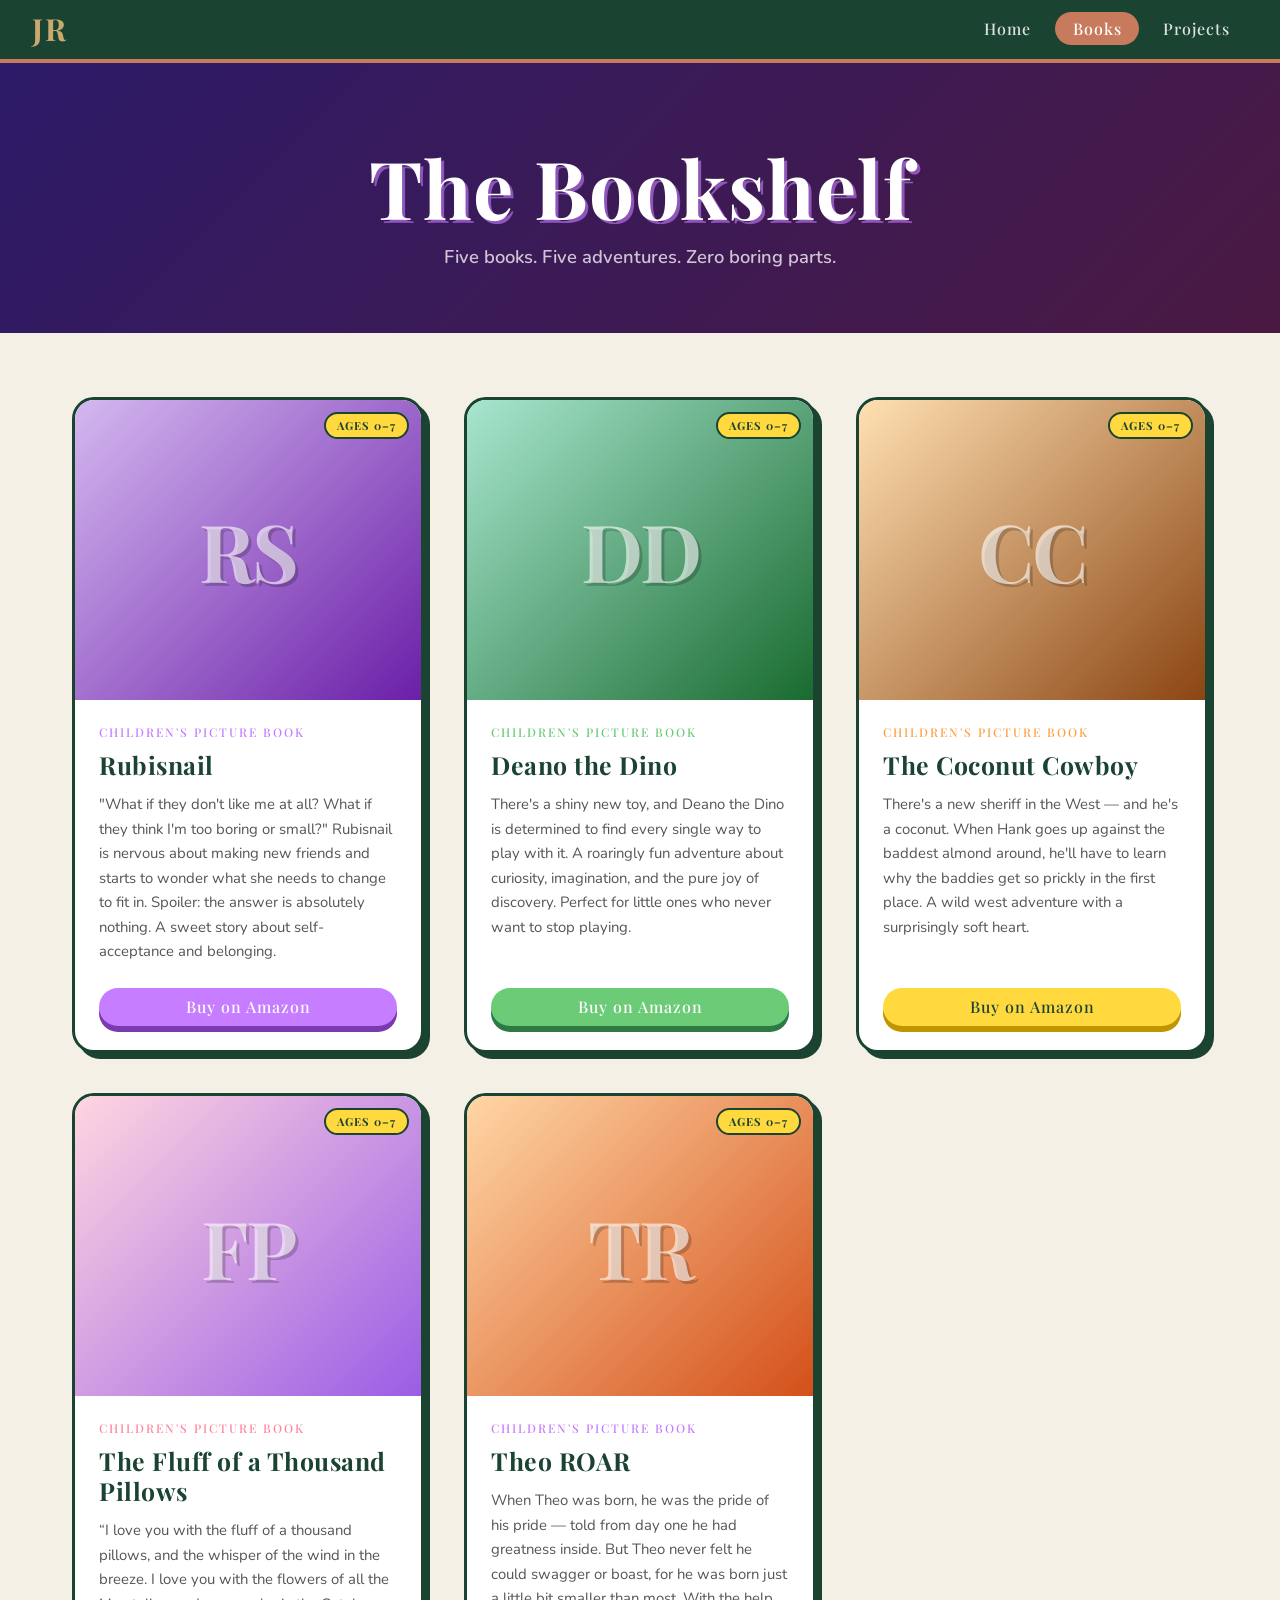
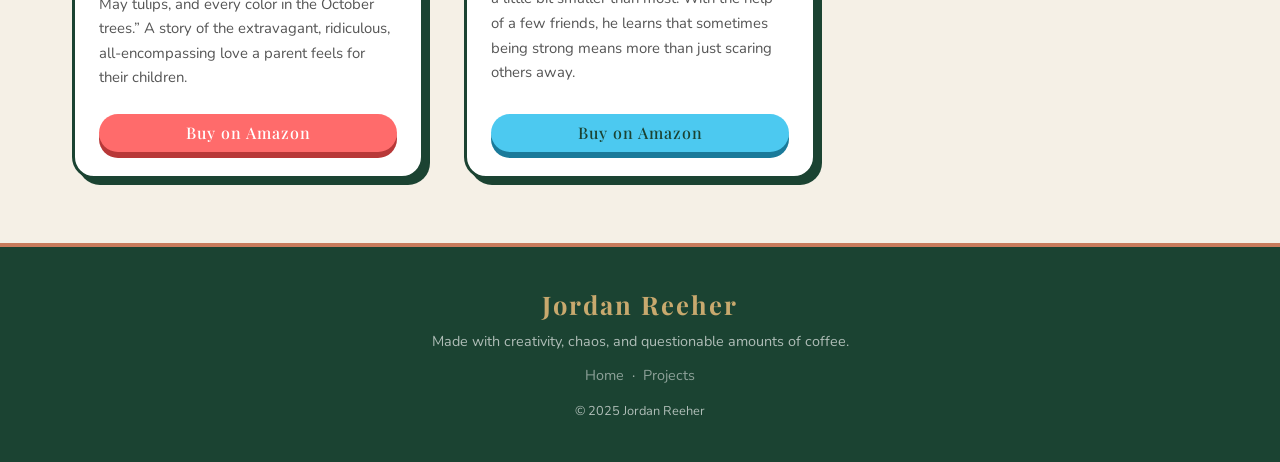
==== commit d7c7e4a4: "Remove slider, update What's Here copy, sync footers - Remove featured slider, go straight from hero" ====
--- a/books.html
+++ b/books.html
@@ -185,7 +185,7 @@
   <!-- ===== FOOTER ===== -->
   <footer>
     <div class="footer-logo">Jordan Reeher</div>
-    <p>All books written with love, silliness, and a whole lot of heart.</p>
+    <p>Made with creativity, chaos, and questionable amounts of coffee.</p>
     <p style="margin-top: 0.6rem;">
       <a href="index.html">Home</a> &nbsp;&middot;&nbsp;
       <a href="projects.html">Projects</a>
--- a/style.css
+++ b/style.css
@@ -169,7 +169,7 @@
   font-size: clamp(3.5rem, 11vw, 8rem);
   color: var(--gold);
   letter-spacing: -1px;
-  text-shadow: 0 0 60px rgba(200,169,110,0.3);
+  animation: glow-pulse 2.5s ease-in-out infinite;
 }
 
 .site-hero-title .hero-line-2 {
@@ -186,7 +186,7 @@
 .site-hero-rule {
   width: 100px;
   height: 4px;
-  background: linear-gradient(90deg, var(--terracotta), var(--gold), var(--leaf), var(--sage));
+  background: linear-gradient(90deg, transparent, var(--gold), transparent);
   border-radius: 4px;
   margin: 1.8rem auto 0;
 }
@@ -245,47 +245,144 @@
   transform: rotate(22deg);
 }
 
-/* ===== HERO TEXT (below platformer) ===== */
-.hero-text {
-  background: var(--navy);
-  text-align: center;
-  padding: 3rem 2rem 4.5rem;
-  color: white;
-}
-
-.hero-text h1 {
-  font-family: 'Playfair Display', serif;
-  font-weight: 700;
-  font-size: clamp(2.4rem, 6vw, 5rem);
-  color: white;
-  line-height: 1.1;
-  margin-bottom: 1rem;
-}
-
-.hero-text h1 .highlight {
-  color: var(--gold);
-  display: inline-block;
-  animation: glow-pulse 2.5s ease-in-out infinite;
-}
 @keyframes glow-pulse {
   0%, 100% { text-shadow: 0 0 20px rgba(200,169,110,0.35); }
   50%       { text-shadow: 0 0 50px rgba(200,169,110,0.85), 0 0 90px rgba(200,169,110,0.3); }
 }
 
-.hero-text p {
-  font-size: clamp(1rem, 2.2vw, 1.25rem);
+/* ===== FEATURED SLIDER ===== */
+.featured-slider {
+  background: var(--navy);
+  padding: 3.5rem 2rem 3rem;
+  position: relative;
+}
+
+.slider-viewport {
+  overflow: hidden;
+  max-width: 820px;
+  margin: 0 auto;
+}
+
+.slider-track {
+  display: flex;
+  transition: transform 0.45s cubic-bezier(0.4, 0, 0.2, 1);
+}
+
+.slider-slide {
+  min-width: 100%;
+  display: flex;
+  align-items: center;
+  gap: 3rem;
+}
+
+.slide-visual {
+  flex-shrink: 0;
+  width: 190px;
+}
+.slide-visual img {
+  width: 100%;
+  border-radius: 12px;
+  box-shadow: 6px 6px 0 rgba(0,0,0,0.35);
+  display: block;
+}
+.slide-visual-css {
+  width: 190px;
+  height: 250px;
+  border-radius: 12px;
+  box-shadow: 6px 6px 0 rgba(0,0,0,0.35);
+  display: flex;
+  align-items: center;
+  justify-content: center;
+  overflow: hidden;
+  position: relative;
+}
+
+.slide-content {
+  flex: 1;
+  color: white;
+}
+.slide-tag {
+  font-size: 0.72rem;
+  font-weight: 700;
+  letter-spacing: 2px;
+  text-transform: uppercase;
+  color: var(--gold);
+  margin-bottom: 0.55rem;
+}
+.slide-title {
+  font-family: 'Playfair Display', serif;
+  font-size: clamp(1.7rem, 4vw, 2.6rem);
+  font-weight: 700;
+  color: white;
+  line-height: 1.1;
+  margin-bottom: 0.8rem;
+}
+.slide-desc {
+  font-size: clamp(0.88rem, 1.6vw, 1rem);
   color: rgba(255,255,255,0.68);
-  max-width: 540px;
-  margin: 0 auto 2.5rem;
-  line-height: 1.75;
-  font-weight: 600;
-}
-
-.hero-cta {
-  display: flex;
+  line-height: 1.7;
+  margin-bottom: 1.4rem;
+  max-width: 400px;
+}
+
+.slider-controls {
+  display: flex;
+  align-items: center;
+  justify-content: center;
   gap: 1rem;
-  flex-wrap: wrap;
+  margin-top: 2.2rem;
+}
+.slider-btn {
+  background: rgba(255,255,255,0.1);
+  border: 2px solid rgba(255,255,255,0.25);
+  color: white;
+  width: 42px;
+  height: 42px;
+  border-radius: 50%;
+  cursor: pointer;
+  font-size: 1.1rem;
+  display: flex;
+  align-items: center;
   justify-content: center;
+  transition: all 0.2s;
+  flex-shrink: 0;
+  line-height: 1;
+}
+.slider-btn:hover {
+  background: var(--terracotta);
+  border-color: var(--terracotta);
+}
+.slider-dots {
+  display: flex;
+  gap: 7px;
+  align-items: center;
+}
+.slider-dot {
+  width: 8px;
+  height: 8px;
+  border-radius: 50%;
+  background: rgba(255,255,255,0.28);
+  cursor: pointer;
+  transition: all 0.25s;
+  border: none;
+  padding: 0;
+}
+.slider-dot.active {
+  background: var(--gold);
+  width: 22px;
+  border-radius: 4px;
+}
+
+@media (max-width: 600px) {
+  .slider-slide {
+    flex-direction: column;
+    align-items: center;
+    text-align: center;
+    gap: 1.5rem;
+  }
+  .slide-visual, .slide-visual-css { width: 140px; }
+  .slide-visual-css { height: 185px; }
+  .slide-desc { max-width: 100%; margin-left: auto; margin-right: auto; }
 }
 
 /* ===== BUTTONS ===== */
